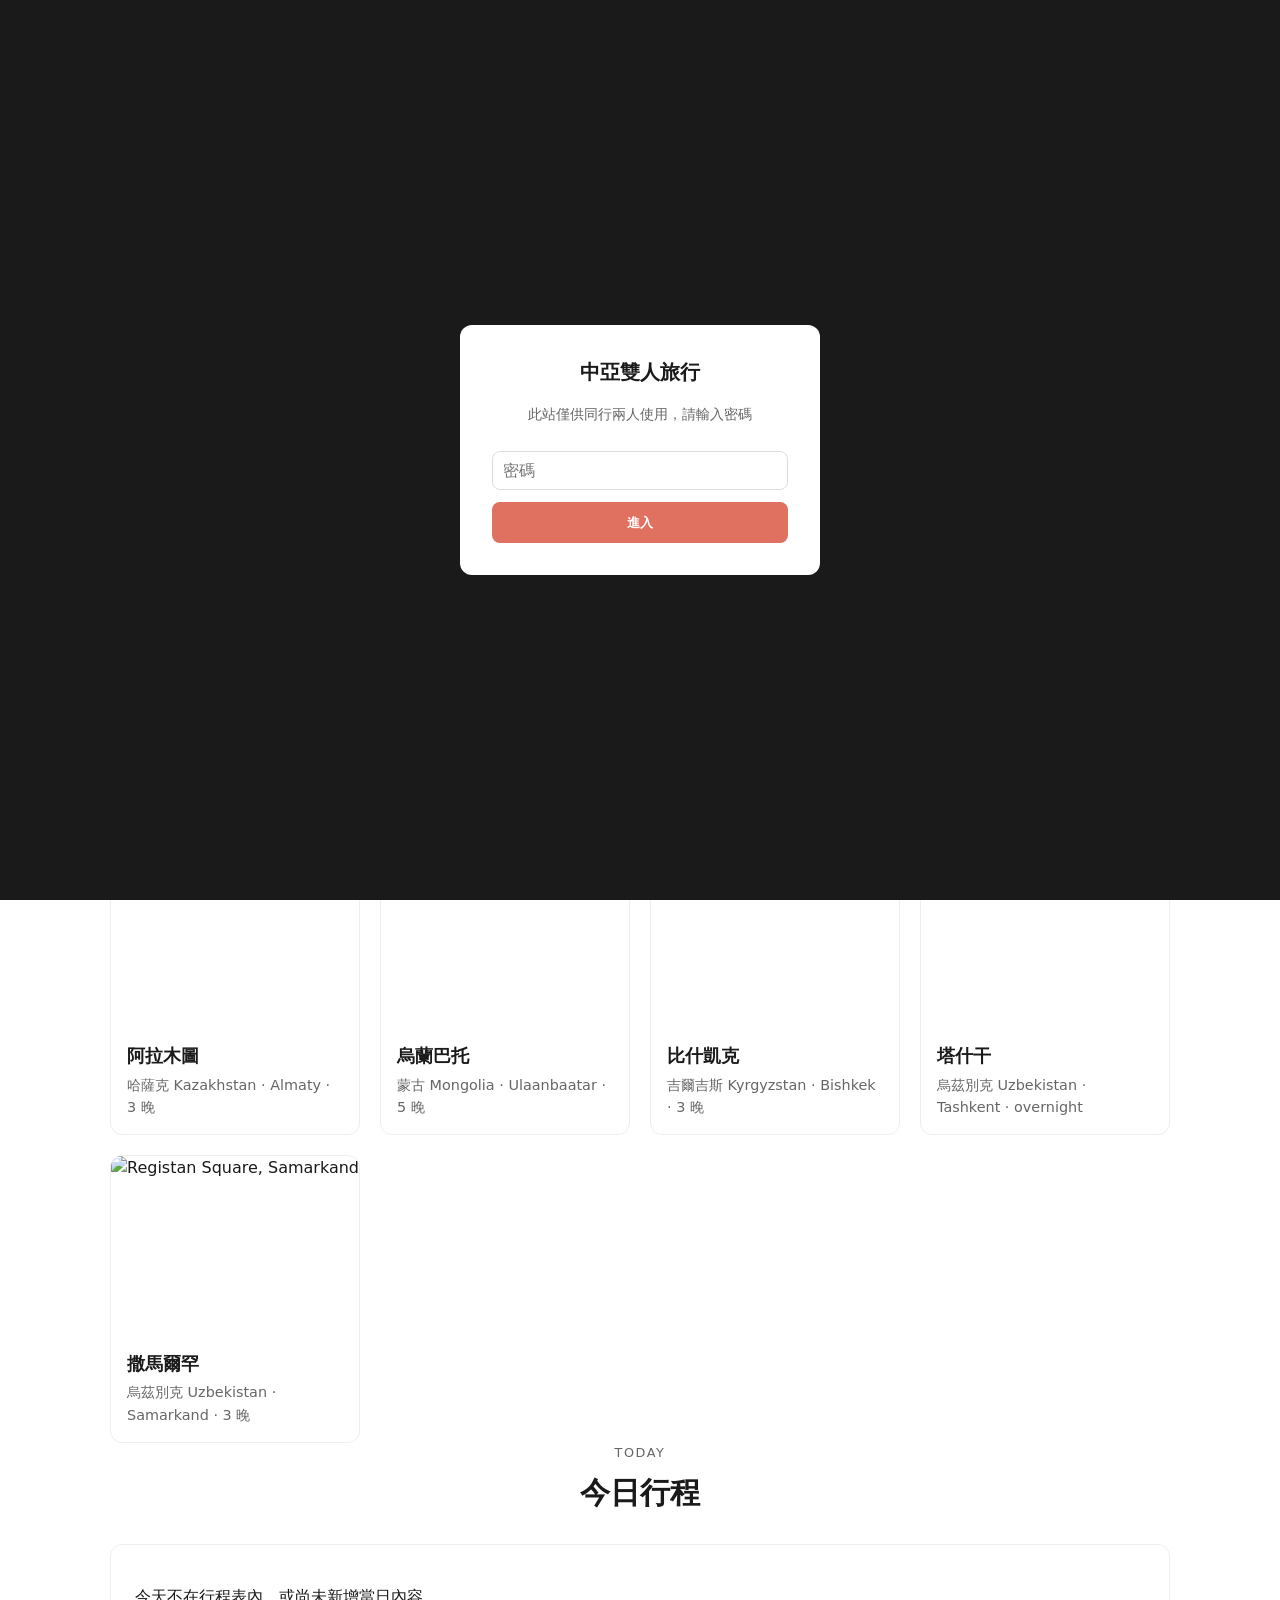
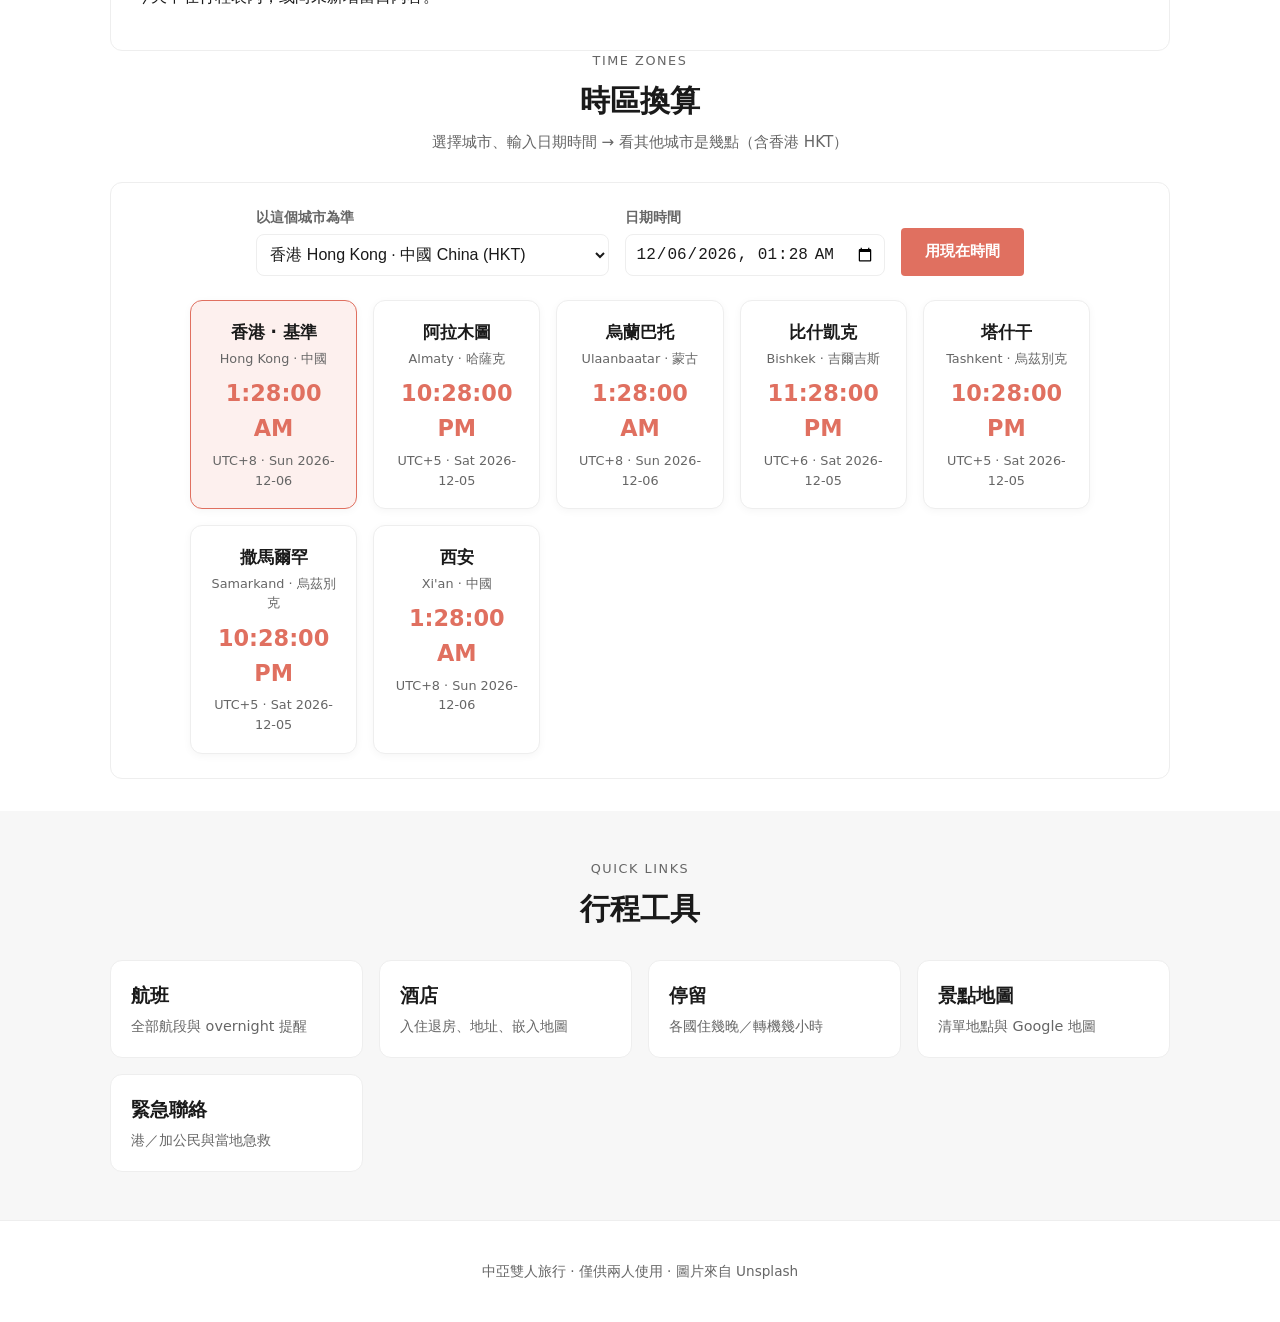
==== index.html @ 82c0631c "Update index.html" ====
<!DOCTYPE html>
<html lang="zh-Hant">
<head>
  <meta charset="UTF-8" />
  <meta name="viewport" content="width=device-width, initial-scale=1" />
  <title>中亞雙人旅行</title>
  <link rel="stylesheet" href="css/style.css" />
  <script src="https://identity.netlify.com/v1/netlify-identity-widget.js"></script>
  <script src="js/auth-gate.js"></script>
</head>
<body>
  <header class="site-header">
    <a class="logo" href="index.html">中亞雙人旅行</a>
    <nav>
      <a href="index.html" class="active">首頁</a>
            <a href="itinerary.html">完整行程</a>
      <a href="flights.html">航班</a>
      <a href="hotels.html">酒店</a>
      <a href="stays.html">停留</a>
      <a href="places.html">景點地圖</a>
      <a href="emergency.html">緊急聯絡</a>
      <a href="admin/">後台</a>
    </nav>
  </header>

  <section class="hero">
    <div class="hero-inner">
      <p class="hero-kicker" id="countdown">載入中…</p>
      <h1>TRAVELING</h1>
      <p class="lead">中亞雙人 · 2026.10.29 – 11.14<br />阿拉木圖 · 烏蘭巴托 · 比什凱克 · 塔什干 · 撒馬爾罕</p>
      <a class="btn" href="#today">今日行程</a>
    </div>
  </section>

   <section class="container" id="destinations">
    <div class="section-head">
      <p class="eyebrow">Our Destinations</p>
      <h2>選擇下一站</h2>
      <p>這次行程經過的城市 · 點擊查看住宿</p>
    </div>
    <div class="dest-grid">
      <a class="dest-card" href="hotels.html#almaty">
        <img class="dest-photo" alt="Almaty, Kazakhstan"
          src="https://images.unsplash.com/photo-1716835018087-e618d839eb59?auto=format&fit=crop&w=600&h=600&q=80" />
        <h3>阿拉木圖</h3>
        <p>哈薩克 Kazakhstan · Almaty · 3 晚</p>
      </a>
      <a class="dest-card" href="hotels.html#ub">
        <img class="dest-photo" alt="Ulaanbaatar, Mongolia"
          src="https://images.unsplash.com/photo-1506905925346-21bda4d32df4?auto=format&fit=crop&w=600&h=600&q=80" />
        <h3>烏蘭巴托</h3>
        <p>蒙古 Mongolia · Ulaanbaatar · 5 晚</p>
      </a>
      <a class="dest-card" href="hotels.html#bishkek">
        <img class="dest-photo" alt="Mountains near Bishkek, Kyrgyzstan"
          src="https://images.unsplash.com/photo-1464822759023-fed622ff2c3b?auto=format&fit=crop&w=600&h=600&q=80" />
        <h3>比什凱克</h3>
        <p>吉爾吉斯 Kyrgyzstan · Bishkek · 3 晚</p>
      </a>
      <a class="dest-card" href="hotels.html#tashkent">
        <img class="dest-photo" alt="Tashkent, Uzbekistan"
          src="https://images.unsplash.com/photo-1715966743489-0ac1138420a5?auto=format&fit=crop&w=600&h=600&q=80" />
        <h3>塔什干</h3>
        <p>烏茲別克 Uzbekistan · Tashkent · overnight</p>
      </a>
      <a class="dest-card" href="hotels.html#samarkand">
  <img class="dest-photo" alt="Registan Square, Samarkand"
    src="https://images.pexels.com/photos/32494061/pexels-photo-32494061.jpeg?auto=compress&cs=tinysrgb&w=600&h=600&fit=crop" />
  <h3>撒馬爾罕</h3>
  <p>烏茲別克 Uzbekistan · Samarkand · 3 晚</p>
</a>
    </div>
  </section>

  <div class="photo-banner" role="img" aria-label="Central Asia landscape"></div>

  <section class="container" id="today">
    <div class="section-head">
      <p class="eyebrow">Today</p>
      <h2>今日行程</h2>
    </div>
    <div class="card highlight" id="today-card">
      <div id="today-content"><p>正在讀取日期…</p></div>
    </div>
  </section>

  <section class="container" id="timezones">
    <div class="section-head">
      <p class="eyebrow">Time Zones</p>
      <h2>時區換算</h2>
      <p>選擇城市、輸入日期時間 → 看其他城市是幾點（含香港 HKT）</p>
    </div>
    <div class="card tz-converter">
      <div class="tz-controls">
        <label>
          以這個城市為準
          <select id="tz-base">
            <option value="Asia/Hong_Kong">香港 Hong Kong · 中國 China (HKT)</option>
            <option value="Asia/Almaty">阿拉木圖 Almaty · 哈薩克 Kazakhstan</option>
            <option value="Asia/Ulaanbaatar">烏蘭巴托 Ulaanbaatar · 蒙古 Mongolia</option>
            <option value="Asia/Bishkek">比什凱克 Bishkek · 吉爾吉斯 Kyrgyzstan</option>
            <option value="Asia/Tashkent">塔什干 Tashkent · 烏茲別克 Uzbekistan</option>
            <option value="Asia/Samarkand">撒馬爾罕 Samarkand · 烏茲別克 Uzbekistan</option>
            <option value="Asia/Shanghai">西安 Xi'an · 中國 China</option>
          </select>
        </label>
        <label>
          日期時間
          <input type="datetime-local" id="tz-input" />
        </label>
        <button type="button" class="btn" id="tz-now" style="margin-top:0">用現在時間</button>
      </div>
      <div class="tz-grid" id="tz-grid"></div>
    </div>
  </section>

  <section class="band">
    <div class="container">
      <div class="section-head">
        <p class="eyebrow">Quick Links</p>
        <h2>行程工具</h2>
      </div>
      <div class="grid">
        <a class="card link-card" href="flights.html"><h3>航班</h3><p>全部航段與 overnight 提醒</p></a>
        <a class="card link-card" href="hotels.html"><h3>酒店</h3><p>入住退房、地址、嵌入地圖</p></a>
        <a class="card link-card" href="stays.html"><h3>停留</h3><p>各國住幾晚／轉機幾小時</p></a>
        <a class="card link-card" href="places.html"><h3>景點地圖</h3><p>清單地點與 Google 地圖</p></a>
        <a class="card link-card" href="emergency.html"><h3>緊急聯絡</h3><p>港／加公民與當地急救</p></a>
      </div>
    </div>
  </section>

  <footer class="site-footer">中亞雙人旅行 · 僅供兩人使用 · 圖片來自 Unsplash</footer>
  <script src="js/app.js"></script>
 <script>
(function () {
  var places = [
    { city: "香港", en: "Hong Kong · 中國", tz: "Asia/Hong_Kong" },
    { city: "阿拉木圖", en: "Almaty · 哈薩克", tz: "Asia/Almaty" },
    { city: "烏蘭巴托", en: "Ulaanbaatar · 蒙古", tz: "Asia/Ulaanbaatar" },
    { city: "比什凱克", en: "Bishkek · 吉爾吉斯", tz: "Asia/Bishkek" },
    { city: "塔什干", en: "Tashkent · 烏茲別克", tz: "Asia/Tashkent" },
    { city: "撒馬爾罕", en: "Samarkand · 烏茲別克", tz: "Asia/Samarkand" },
    { city: "西安", en: "Xi'an · 中國", tz: "Asia/Shanghai" }
  ];

  var baseEl = document.getElementById("tz-base");
  var inputEl = document.getElementById("tz-input");
  var grid = document.getElementById("tz-grid");
  var nowBtn = document.getElementById("tz-now");
  if (!baseEl || !inputEl || !grid) return;

  function zonedTimeToUtc(dateStr, timeStr, timeZone) {
    var guess = new Date(dateStr + "T" + timeStr + "Z");
    var fmt = new Intl.DateTimeFormat("en-US", {
      timeZone: timeZone,
      year: "numeric", month: "2-digit", day: "2-digit",
      hour: "2-digit", minute: "2-digit", second: "2-digit",
      hour12: true
    });
    for (var i = 0; i < 3; i++) {
      var parts = fmt.formatToParts(guess);
      var m = {};
      parts.forEach(function (p) { if (p.type !== "literal") m[p.type] = p.value; });
      var asUTC = Date.UTC(+m.year, +m.month - 1, +m.day, +m.hour, +m.minute, +m.second);
      var target = Date.UTC(
        +dateStr.slice(0, 4), +dateStr.slice(5, 7) - 1, +dateStr.slice(8, 10),
        +timeStr.slice(0, 2), +timeStr.slice(3, 5), +(timeStr.slice(6, 8) || "0")
      );
      guess = new Date(guess.getTime() + (target - asUTC));
    }
    return guess;
  }

  function getOffsetLabel(date, timeZone) {
    var parts = new Intl.DateTimeFormat("en-US", {
      timeZone: timeZone,
      timeZoneName: "shortOffset"
    }).formatToParts(date);
    var name = "";
    parts.forEach(function (p) {
      if (p.type === "timeZoneName") name = p.value;
    });
    name = name.replace(/^GMT/, "UTC");
    if (name === "UTC") name = "UTC+0";
    return name;
  }

  function formatInTz(date, timeZone) {
    var parts = new Intl.DateTimeFormat("en-US", {
      timeZone: timeZone,
      year: "numeric",
      month: "2-digit",
      day: "2-digit",
      hour: "numeric",
      minute: "2-digit",
      second: "2-digit",
      hour12: true,
      weekday: "short"
    }).formatToParts(date);
    var map = {};
    parts.forEach(function (p) {
      if (p.type !== "literal") map[p.type] = p.value;
    });
    var time =
      map.hour + ":" + map.minute + ":" + map.second + " " + (map.dayPeriod || "");
    return {
      time: time,
      date: map.year + "-" + map.month + "-" + map.day,
      weekday: map.weekday,
      offset: getOffsetLabel(date, timeZone)
    };
  }
  function getInputLocalParts() {
    var v = inputEl.value;
    if (!v) return null;
    return { date: v.slice(0, 10), time: v.slice(11, 16) + ":00" };
  }

  function render() {
    var parts = getInputLocalParts();
    if (!parts) {
      grid.innerHTML = "<p style='color:#666;text-align:center'>請選擇日期時間</p>";
      return;
    }
    var instant = zonedTimeToUtc(parts.date, parts.time, baseEl.value);
    var html = "";
    places.forEach(function (p) {
      var f = formatInTz(instant, p.tz);
      var isBase = p.tz === baseEl.value;
      html +=
        '<div class="tz-card' + (isBase ? " is-hkt" : "") + '">' +
        '<p class="city">' + p.city + (isBase ? " · 基準" : "") + "</p>" +
        '<p class="zone">' + p.en + "</p>" +
        '<p class="clock">' + f.time + "</p>" +
        '<p class="date">' + f.offset + " · " + f.weekday + " " + f.date + "</p>" +
        "</div>";
    });
    grid.innerHTML = html;
  }

  function setNow() {
    var now = new Date();
    var parts = new Intl.DateTimeFormat("en-CA", {
      timeZone: baseEl.value,
      year: "numeric", month: "2-digit", day: "2-digit",
      hour: "2-digit", minute: "2-digit", hour12: true
    }).formatToParts(now);
    var m = {};
    parts.forEach(function (p) { if (p.type !== "literal") m[p.type] = p.value; });
    inputEl.value = m.year + "-" + m.month + "-" + m.day + "T" + m.hour + ":" + m.minute;
    render();
  }

  baseEl.addEventListener("change", render);
  inputEl.addEventListener("change", render);
  inputEl.addEventListener("input", render);
  nowBtn.addEventListener("click", setNow);
  setNow();
})();
</script>
</body>
</html>
---- css/style.css ----
/* Inspired by midasiatravel.com */
:root {
  --bg: #ffffff;
  --bg-soft: #f7f7f7;
  --ink: #1a1a1a;
  --muted: #666666;
  --line: #eeeeee;
  --coral: #e07060;
  --coral-hover: #c95a4a;
  --coral-soft: #fdf0ee;
  --radius: 12px;
  --shadow: 0 8px 30px rgba(0, 0, 0, 0.08);
  --font: "Segoe UI", "Noto Sans TC", "PingFang TC", "Microsoft JhengHei", system-ui, sans-serif;
}
* { box-sizing: border-box; }
html { scroll-behavior: smooth; }
body {
  margin: 0;
  font-family: var(--font);
  color: var(--ink);
  background: var(--bg);
  line-height: 1.55;
}
a { color: var(--coral); text-decoration: none; }
a:hover { color: var(--coral-hover); }

.site-header {
  position: sticky; top: 0; z-index: 50;
  display: flex; flex-wrap: wrap; align-items: center; justify-content: space-between;
  gap: 0.75rem 1.5rem; padding: 1rem 5%;
  background: #fff; border-bottom: 1px solid var(--line);
}
.logo { font-weight: 600; font-size: 1.15rem; color: var(--ink); }
.logo:hover { color: var(--ink); text-decoration: none; }
nav { display: flex; flex-wrap: wrap; gap: 0.15rem 0.35rem; }
nav a {
  color: var(--ink); font-size: 0.92rem;
  padding: 0.4rem 0.75rem; border-radius: 4px; text-decoration: none;
}
nav a:hover, nav a.active { color: var(--coral); }
nav a.active { font-weight: 600; }

.hero {
  min-height: 72vh; display: flex; align-items: center; justify-content: center;
  text-align: center; color: #fff;
  background: #2a2a2a center / cover no-repeat;
  background-image: linear-gradient(rgba(0,0,0,.25), rgba(0,0,0,.25)),
  url("https://images.unsplash.com/photo-1716835018087-e618d839eb59?auto=format&fit=crop&w=1600&q=80");
}
.hero-inner { padding: 2rem 1.25rem; max-width: 900px; }
.hero-kicker {
  font-size: 0.95rem; letter-spacing: 0.2em; text-transform: uppercase;
  opacity: 0.9; margin: 0 0 0.75rem;
}
.hero h1 {
  margin: 0; font-size: clamp(2.4rem, 8vw, 5rem); font-weight: 700;
  letter-spacing: 0.08em; line-height: 1.05;
  text-shadow: 0 2px 24px rgba(0,0,0,.35);
}
.hero .lead {
  margin: 1rem auto 0; max-width: 32rem;
  color: rgba(255,255,255,.92); font-size: 1.05rem;
}
.btn {
  display: inline-flex; align-items: center; justify-content: center;
  min-height: 48px; padding: 0 1.5rem; margin-top: 1.5rem;
  border: none; border-radius: 4px; background: var(--coral);
  color: #fff !important; font-weight: 600; font-size: 0.95rem;
  text-decoration: none !important; cursor: pointer;
}
.btn:hover { background: var(--coral-hover); }

.container { max-width: 1100px; margin: 0 auto; padding: 0 1.25rem; }
.section-head { text-align: center; margin-bottom: 1.75rem; }
.section-head .eyebrow {
  font-size: 0.8rem; letter-spacing: 0.12em; text-transform: uppercase;
  color: var(--muted); margin: 0 0 0.4rem;
}
.section-head h2 { margin: 0 0 0.4rem; font-size: clamp(1.5rem, 3vw, 1.9rem); }
.section-head p { margin: 0; color: var(--muted); font-size: 0.95rem; }

.dest-grid {
  display: grid;
  gap: 1.25rem;
  grid-template-columns: repeat(auto-fill, minmax(220px, 1fr));
}
.dest-card {
  background: #fff;
  border: 1px solid var(--line);
  border-radius: var(--radius);
  overflow: hidden;
  text-decoration: none;
  color: inherit;
  transition: transform 0.2s, box-shadow 0.2s;
}
.dest-card:hover {
  transform: translateY(-4px);
  box-shadow: var(--shadow);
}
.dest-photo {
  width: 100%;
  height: 180px;
  object-fit: cover;
  display: block;
}
.dest-card h3 { margin: 0.9rem 1rem 0.2rem; font-size: 1.1rem; }
.dest-card p { margin: 0 1rem 1rem; color: var(--muted); font-size: 0.9rem; }

.card {
  background: #fff;
  border: 1px solid var(--line);
  border-radius: var(--radius);
  padding: 1.5rem;
}

/* ========== 時區換算（重點改這裡） ========== */
.tz-converter { margin-top: 0.5rem; }

.tz-controls {
  display: flex;
  flex-wrap: wrap;
  gap: 1rem;
  align-items: flex-end;
  justify-content: center;
  margin-bottom: 1.5rem;
}
.tz-controls label {
  display: flex;
  flex-direction: column;
  gap: 0.35rem;
  font-size: 0.85rem;
  color: var(--muted);
  font-weight: 600;
}
.tz-controls select,
.tz-controls input[type="datetime-local"] {
  min-height: 42px;
  padding: 0.4rem 0.6rem;
  border: 1px solid var(--line);
  border-radius: 8px;
  font-size: 1rem;
  color: var(--ink);
  background: #fff;
  min-width: 200px;
}

/* 卡片網格：自動排整齊 + 置中 */
.tz-grid {
  display: grid;
  gap: 1rem;
  grid-template-columns: repeat(auto-fill, minmax(160px, 1fr));
  justify-content: center;
  max-width: 900px;
  margin: 0 auto;
}

.tz-card {
  background: #fff;
  border: 1px solid var(--line);
  border-radius: var(--radius);
  padding: 1.1rem 0.9rem;
  text-align: center;
  box-shadow: 0 2px 8px rgba(0,0,0,0.04);
}
.tz-card .city {
  font-weight: 700;
  margin: 0 0 0.25rem;
  font-size: 1.05rem;
}
.tz-card .zone {
  color: var(--muted);
  font-size: 0.8rem;
  margin: 0 0 0.5rem;
}
.tz-card .clock {
  font-size: 1.4rem;
  font-weight: 700;
  color: var(--coral);
  margin: 0;
  font-variant-numeric: tabular-nums;
}
.tz-card .date {
  color: var(--muted);
  font-size: 0.8rem;
  margin: 0.3rem 0 0;
}
.tz-card.is-hkt {
  border-color: var(--coral);
  background: var(--coral-soft);
}

/* 手機專用（iPhone 15 會套用這裡） */
@media (max-width: 720px) {
  nav {
    width: 100%;
    overflow-x: auto;
    flex-wrap: nowrap;
  }
  nav a { white-space: nowrap; }
  .hero { min-height: 58vh; }
  .dest-grid { grid-template-columns: repeat(2, 1fr); }

  .tz-grid {
    grid-template-columns: repeat(2, 1fr);
    gap: 0.85rem;
  }
  .tz-card {
    padding: 0.9rem 0.6rem;
  }
  .tz-card .clock { font-size: 1.25rem; }
  .tz-controls {
    flex-direction: column;
    align-items: stretch;
  }
  .tz-controls select,
  .tz-controls input[type="datetime-local"] {
    width: 100%;
    min-width: 0;
  }
}

/* 更小的手機 */
@media (max-width: 400px) {
  .tz-grid {
    grid-template-columns: 1fr;
  }
}

.act-link {
  display: inline-flex;
  align-items: center;
  justify-content: center;
  margin-top: 0.75rem;
  padding: 0.65rem 1rem;
  min-height: 44px;
  border-radius: 8px;
  background: var(--coral-soft);
  color: var(--coral-hover) !important;
  font-weight: 600;
  font-size: 0.95rem;
  text-decoration: none !important;
  line-height: 1.3;
  word-break: break-word;
}
.act-link:hover {
  background: #f8e4e0;
  color: var(--coral) !important;
}
@media (max-width: 720px) {
  .act-link {
    width: 100%;
    box-sizing: border-box;
    text-align: center;
  }
}

.band {
  background: var(--bg-soft);
  padding: 3rem 0;
  margin-top: 2rem;
}
.grid {
  display: grid;
  gap: 1rem;
  grid-template-columns: repeat(auto-fill, minmax(200px, 1fr));
}
.link-card {
  display: block;
  padding: 1.25rem;
  text-decoration: none;
  color: inherit;
  transition: transform 0.2s, box-shadow 0.2s;
}
.link-card:hover {
  transform: translateY(-3px);
  box-shadow: var(--shadow);
}
.link-card h3 { margin: 0 0 0.3rem; }
.link-card p { margin: 0; color: var(--muted); font-size: 0.9rem; }

.site-footer {
  text-align: center;
  color: var(--muted);
  font-size: 0.85rem;
  padding: 2.5rem 1rem;
  border-top: 1px solid var(--line);
}
.page-hero {
  padding: 3rem 1.25rem 1.5rem;
  text-align: center;
  background: var(--bg-soft);
  border-bottom: 1px solid var(--line);
}
.page-hero h1 { margin: 0.25rem 0; font-size: clamp(1.8rem, 4vw, 2.4rem); }
.page-hero p { margin: 0.5rem auto 0; color: var(--muted); max-width: 36rem; }
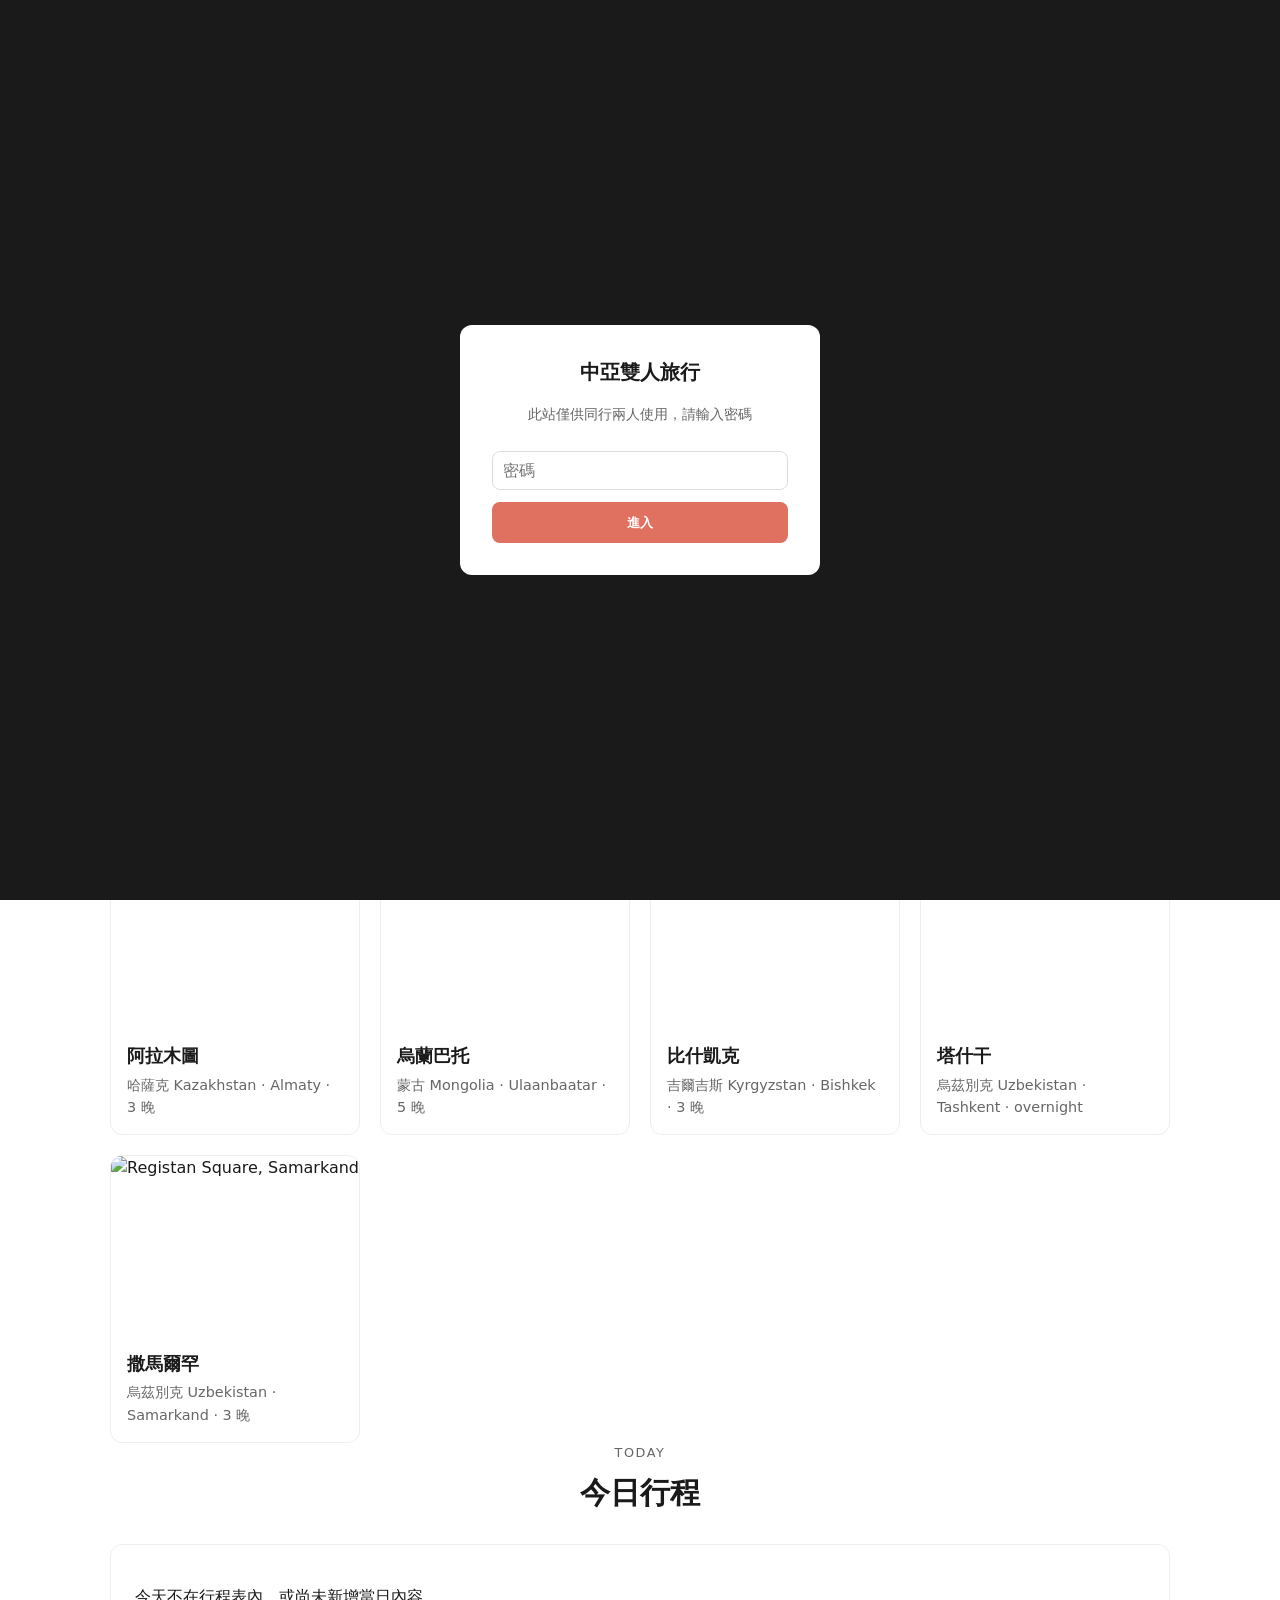
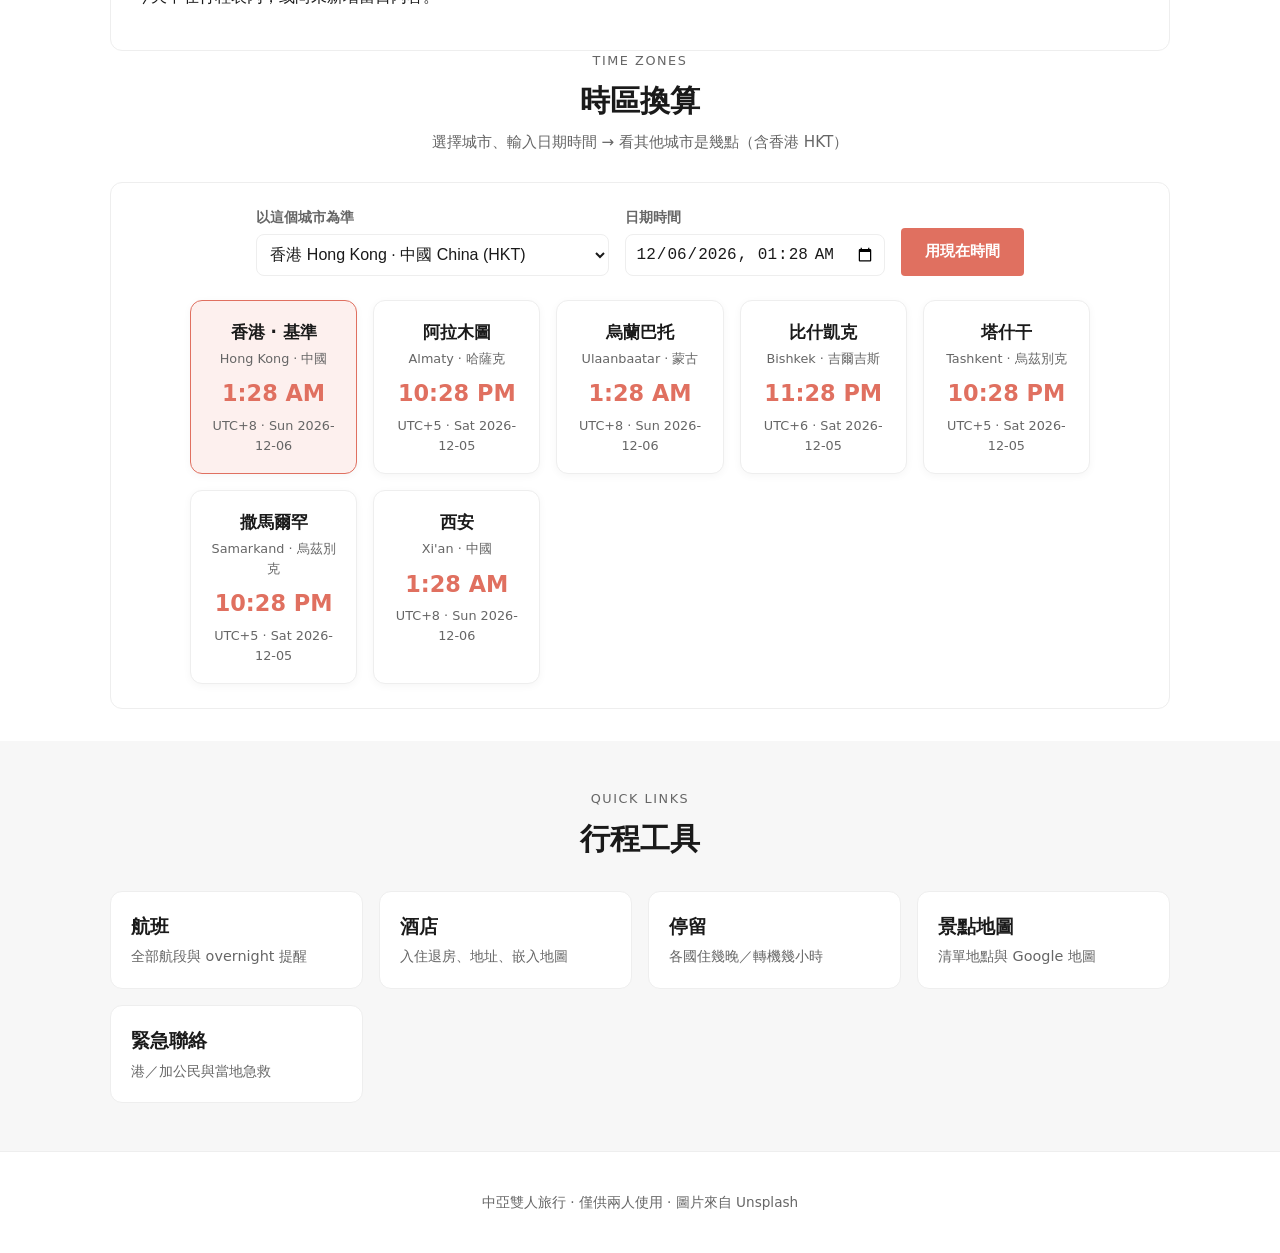
==== commit 5b9a6c7a: "Update index.html" ====
--- a/index.html
+++ b/index.html
@@ -194,7 +194,6 @@
       day: "2-digit",
       hour: "numeric",
       minute: "2-digit",
-      second: "2-digit",
       hour12: true,
       weekday: "short"
     }).formatToParts(date);
@@ -202,8 +201,7 @@
     parts.forEach(function (p) {
       if (p.type !== "literal") map[p.type] = p.value;
     });
-    var time =
-      map.hour + ":" + map.minute + ":" + map.second + " " + (map.dayPeriod || "");
+    var time = map.hour + ":" + map.minute + " " + (map.dayPeriod || "");
     return {
       time: time,
       date: map.year + "-" + map.month + "-" + map.day,
@@ -211,6 +209,7 @@
       offset: getOffsetLabel(date, timeZone)
     };
   }
+  
   function getInputLocalParts() {
     var v = inputEl.value;
     if (!v) return null;
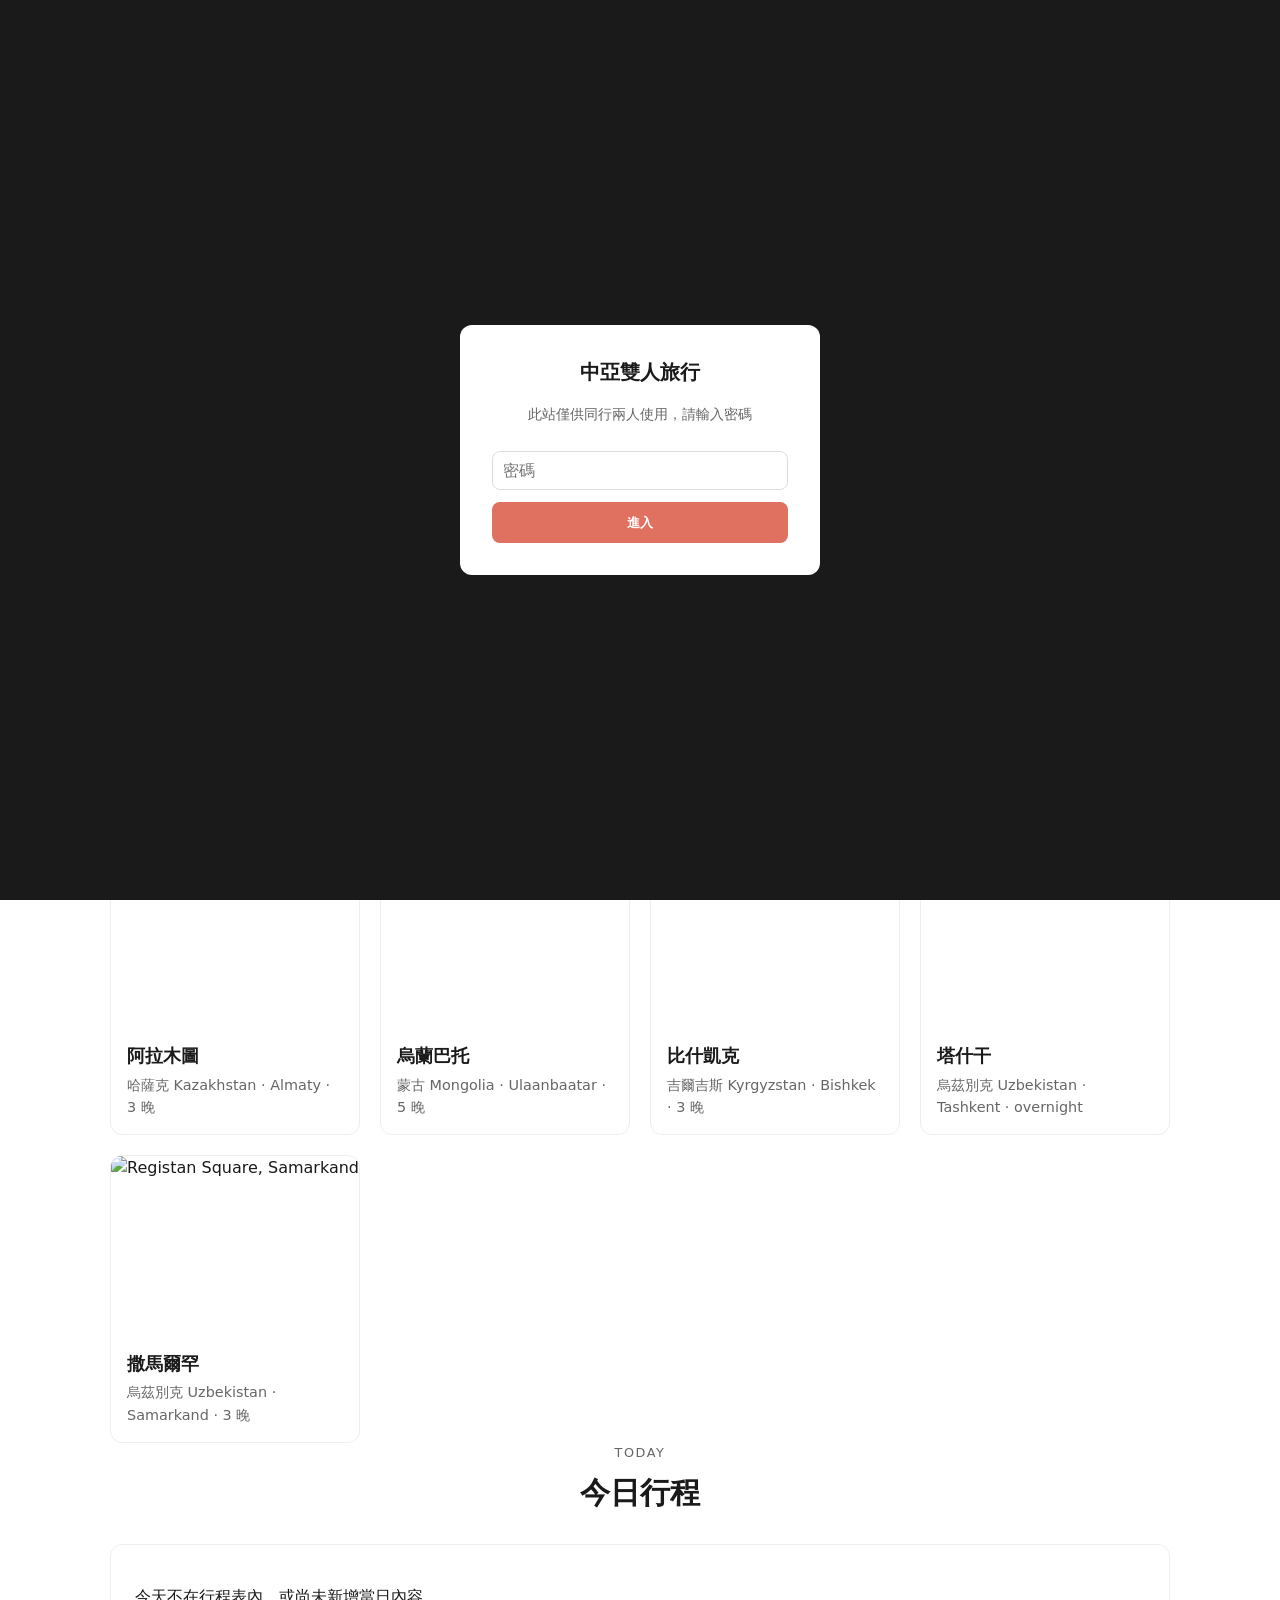
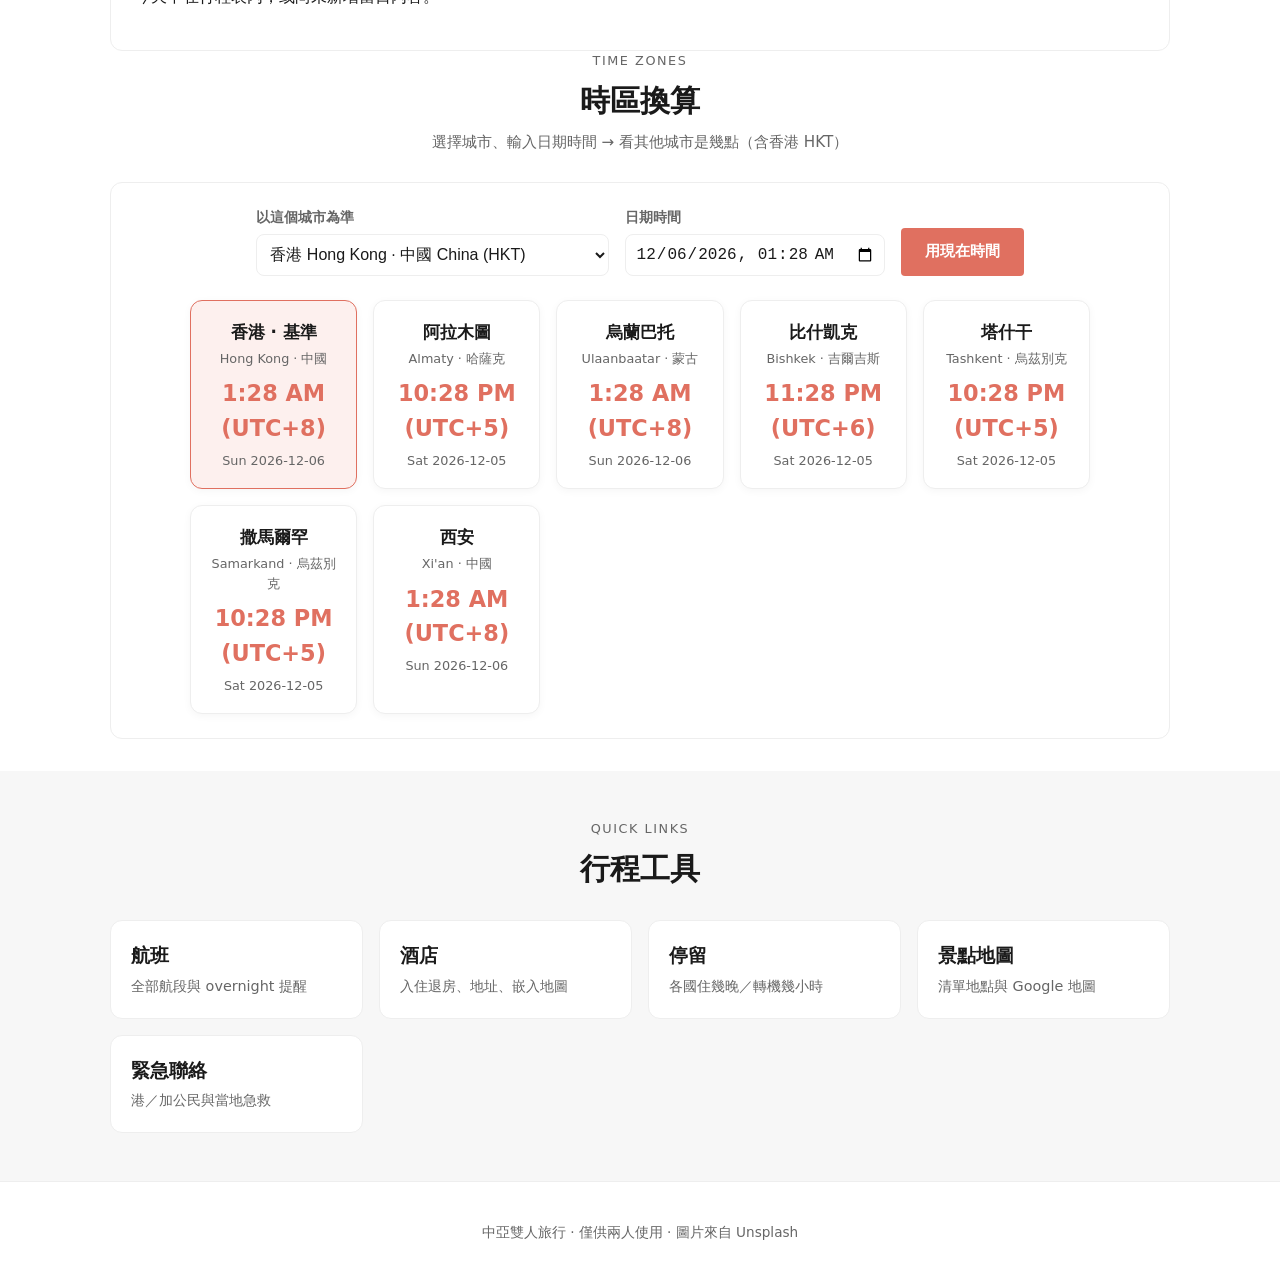
==== commit 073d282b: "Update index.html" ====
--- a/index.html
+++ b/index.html
@@ -227,13 +227,13 @@
     places.forEach(function (p) {
       var f = formatInTz(instant, p.tz);
       var isBase = p.tz === baseEl.value;
-      html +=
-        '<div class="tz-card' + (isBase ? " is-hkt" : "") + '">' +
-        '<p class="city">' + p.city + (isBase ? " · 基準" : "") + "</p>" +
-        '<p class="zone">' + p.en + "</p>" +
-        '<p class="clock">' + f.time + "</p>" +
-        '<p class="date">' + f.offset + " · " + f.weekday + " " + f.date + "</p>" +
-        "</div>";
+html +=
+  '<div class="tz-card' + (isBase ? " is-hkt" : "") + '">' +
+  '<p class="city">' + p.city + (isBase ? " · 基準" : "") + "</p>" +
+  '<p class="zone">' + p.en + "</p>" +
+  '<p class="clock">' + f.time + ' (' + f.offset + ')</p>' +
+  '<p class="date">' + f.weekday + ' ' + f.date + '</p>' +
+  "</div>";
     });
     grid.innerHTML = html;
   }
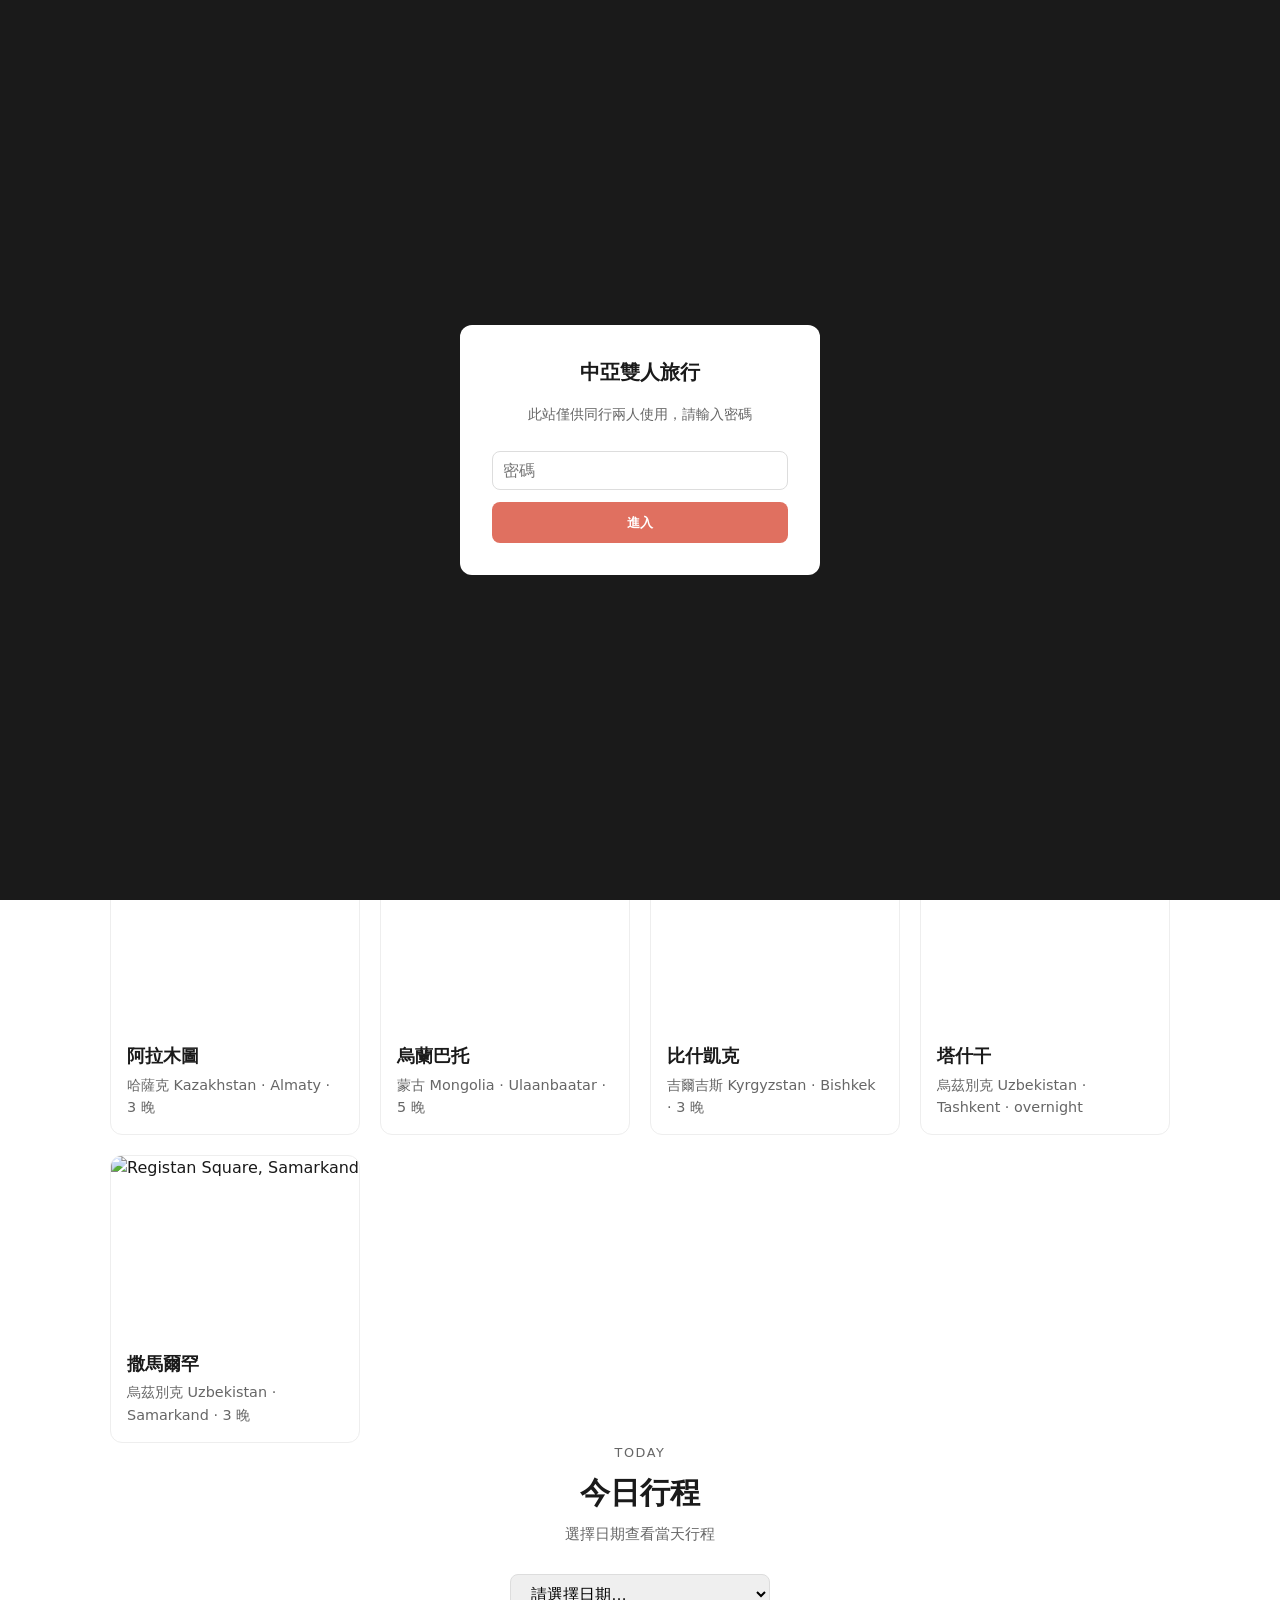
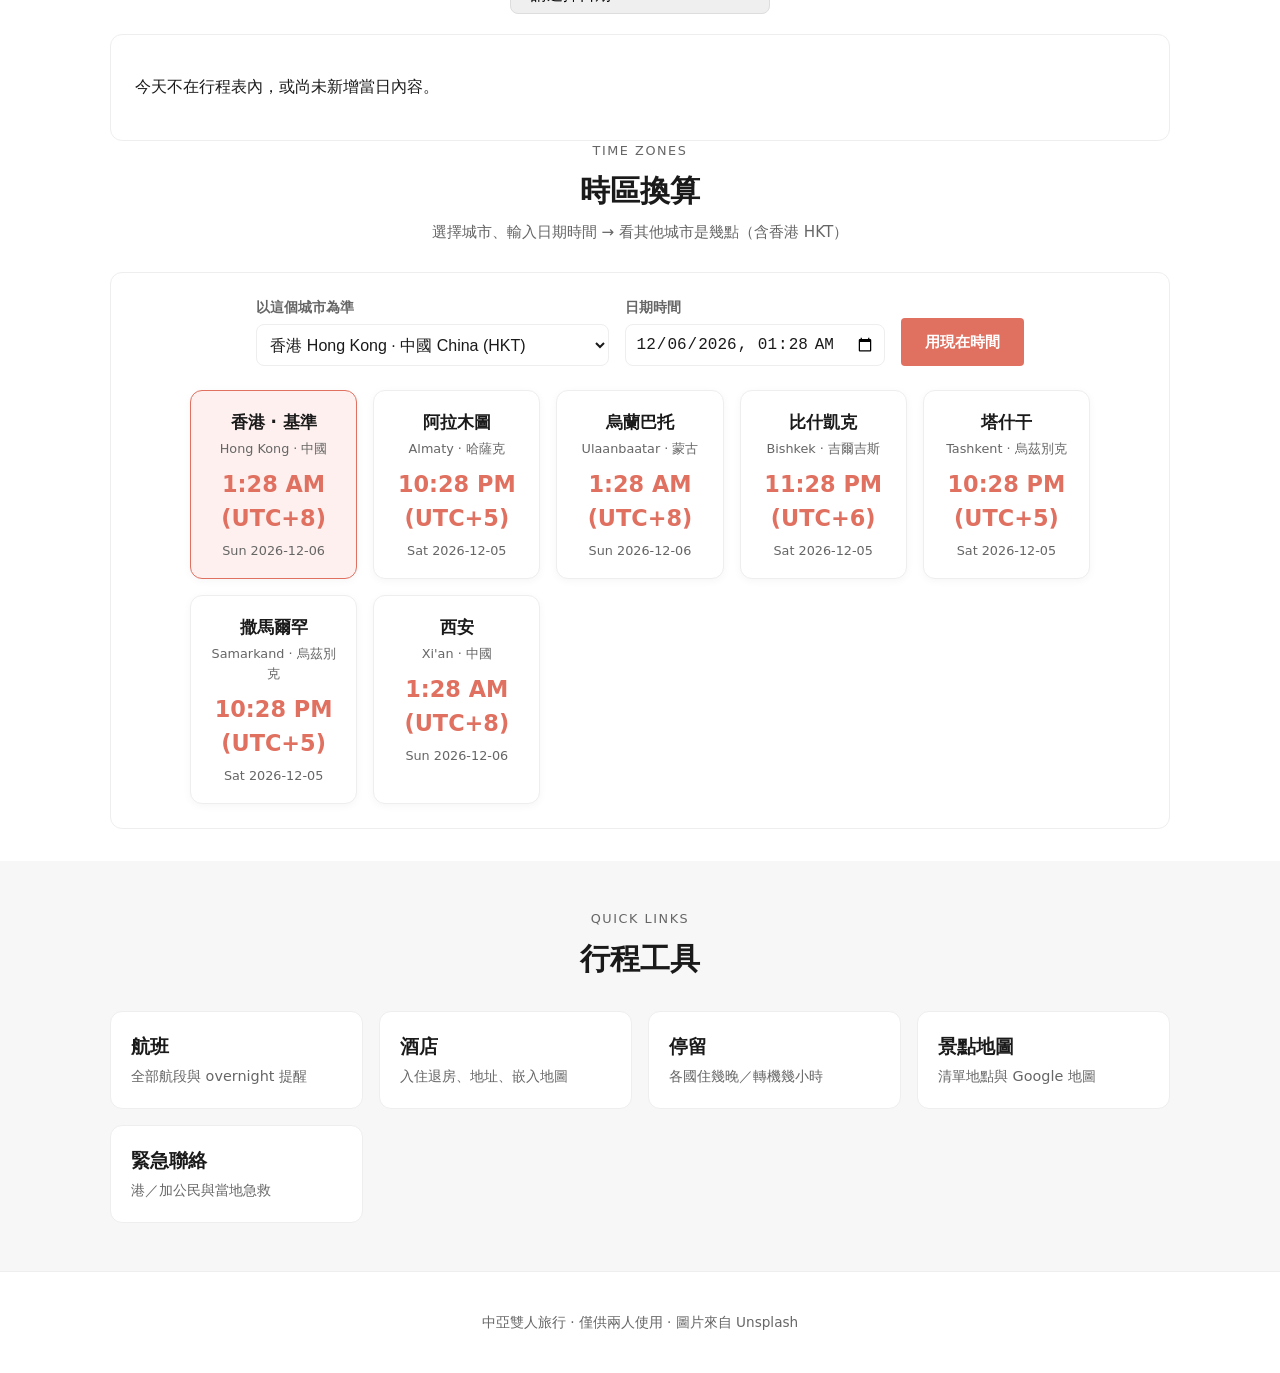
==== commit c807ce46: "Update index.html" ====
--- a/index.html
+++ b/index.html
@@ -74,15 +74,23 @@
 
   <div class="photo-banner" role="img" aria-label="Central Asia landscape"></div>
 
-  <section class="container" id="today">
-    <div class="section-head">
-      <p class="eyebrow">Today</p>
-      <h2>今日行程</h2>
-    </div>
-    <div class="card highlight" id="today-card">
-      <div id="today-content"><p>正在讀取日期…</p></div>
-    </div>
-  </section>
+<section class="container" id="today">
+  <div class="section-head">
+    <p class="eyebrow">Today</p>
+    <h2>今日行程</h2>
+    <p>選擇日期查看當天行程</p>
+  </div>
+
+  <div style="text-align:center; margin-bottom:1.25rem;">
+    <select id="day-select" style="padding:0.6rem 1rem; font-size:1rem; border-radius:8px; border:1px solid #ddd; min-width:260px;">
+      <option value="">請選擇日期…</option>
+    </select>
+  </div>
+
+  <div class="card highlight" id="today-card">
+    <div id="today-content"><p>請先選擇日期</p></div>
+  </div>
+</section>
 
   <section class="container" id="timezones">
     <div class="section-head">
--- a/css/style.css
+++ b/css/style.css
@@ -293,3 +293,46 @@
 }
 .page-hero h1 { margin: 0.25rem 0; font-size: clamp(1.8rem, 4vw, 2.4rem); }
 .page-hero p { margin: 0.5rem auto 0; color: var(--muted); max-width: 36rem; }
+
+/* ========== 酒店卡片排版（修好用） ========== */
+.hotel-grid {
+  display: grid;
+  gap: 1.5rem;
+  grid-template-columns: repeat(auto-fill, minmax(320px, 1fr));
+  align-items: start;
+}
+
+.hotel-card {
+  display: flex;
+  flex-direction: column;
+  height: 100%;
+}
+
+.hotel-card .map-wrap {
+  margin-top: 1rem;
+  border-radius: 8px;
+  overflow: hidden;
+  border: 1px solid var(--line);
+  aspect-ratio: 16 / 10;
+  background: #f0f0f0;
+}
+
+.hotel-card .map-wrap iframe {
+  width: 100%;
+  height: 100%;
+  border: 0;
+  display: block;
+}
+
+.hotel-card .map-link {
+  display: inline-block;
+  margin-top: 0.75rem;
+  font-size: 0.9rem;
+}
+
+/* 手機版 */
+@media (max-width: 720px) {
+  .hotel-grid {
+    grid-template-columns: 1fr;
+  }
+}
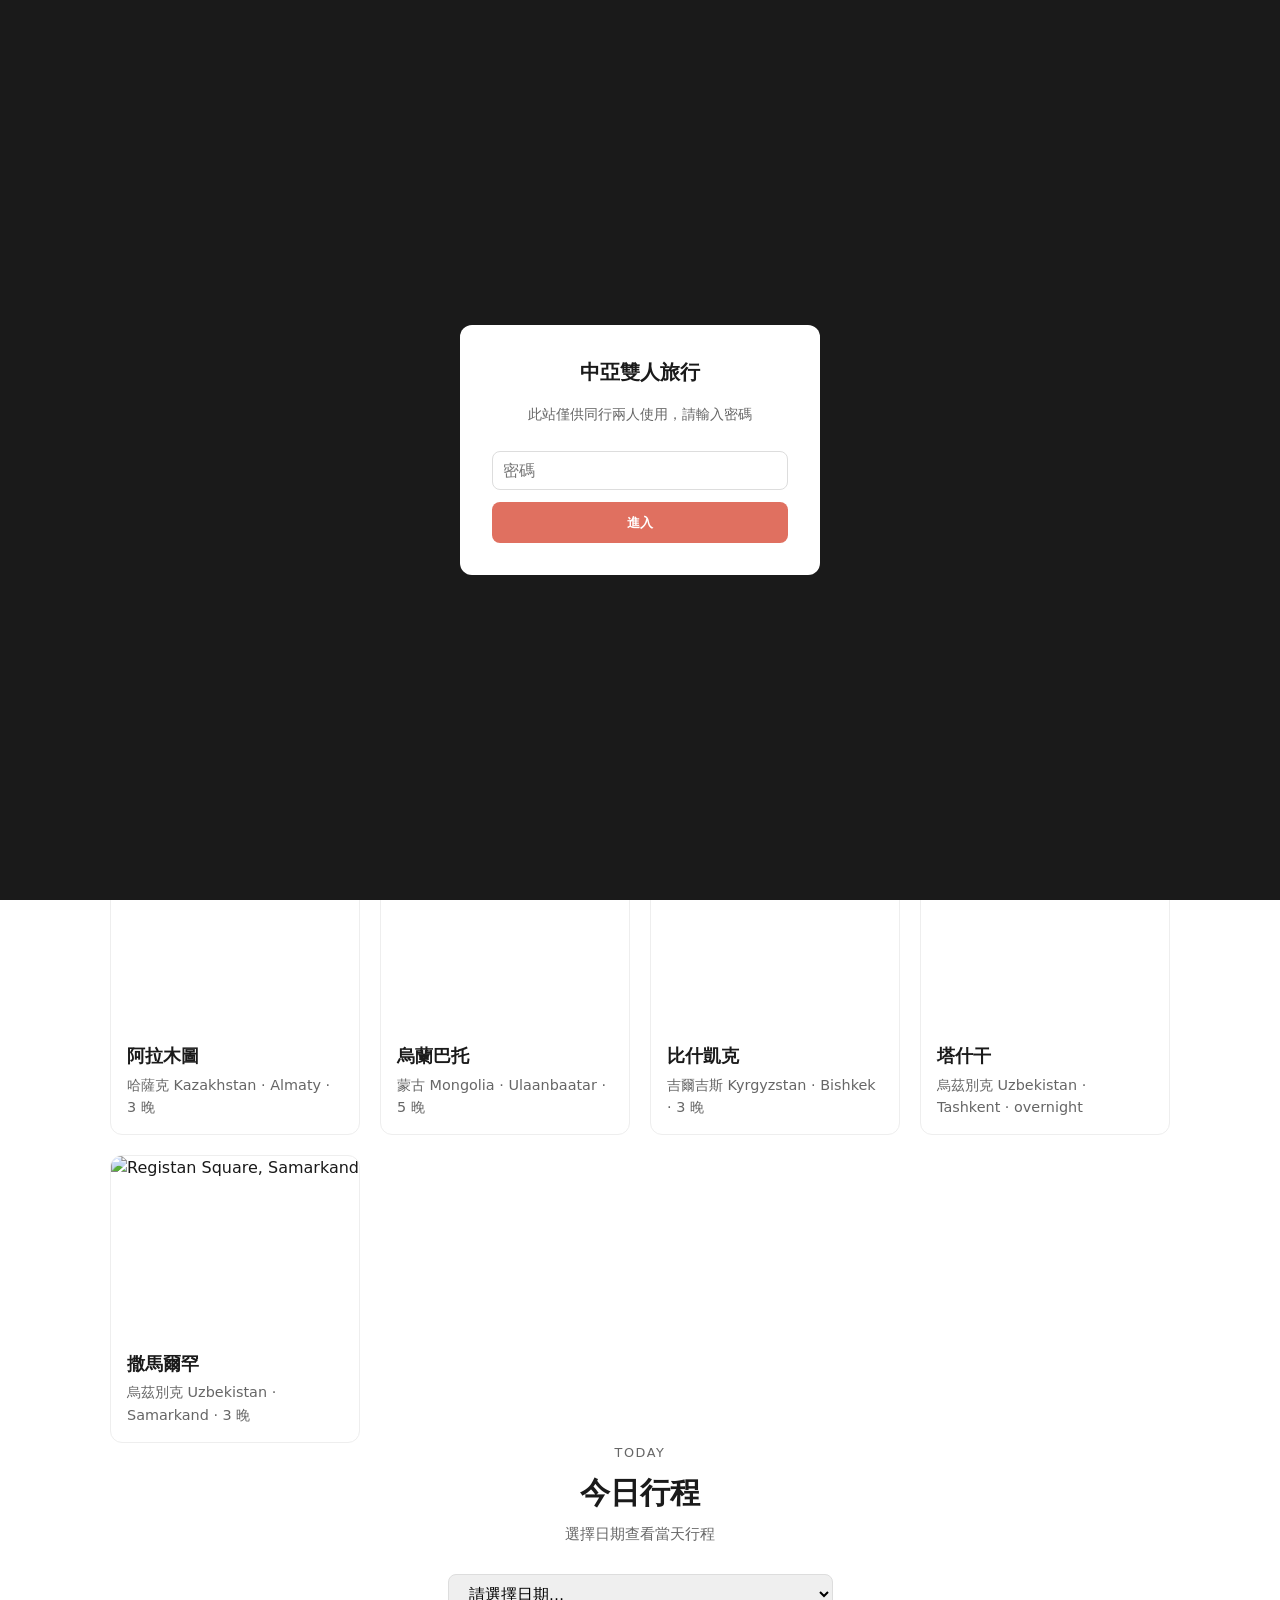
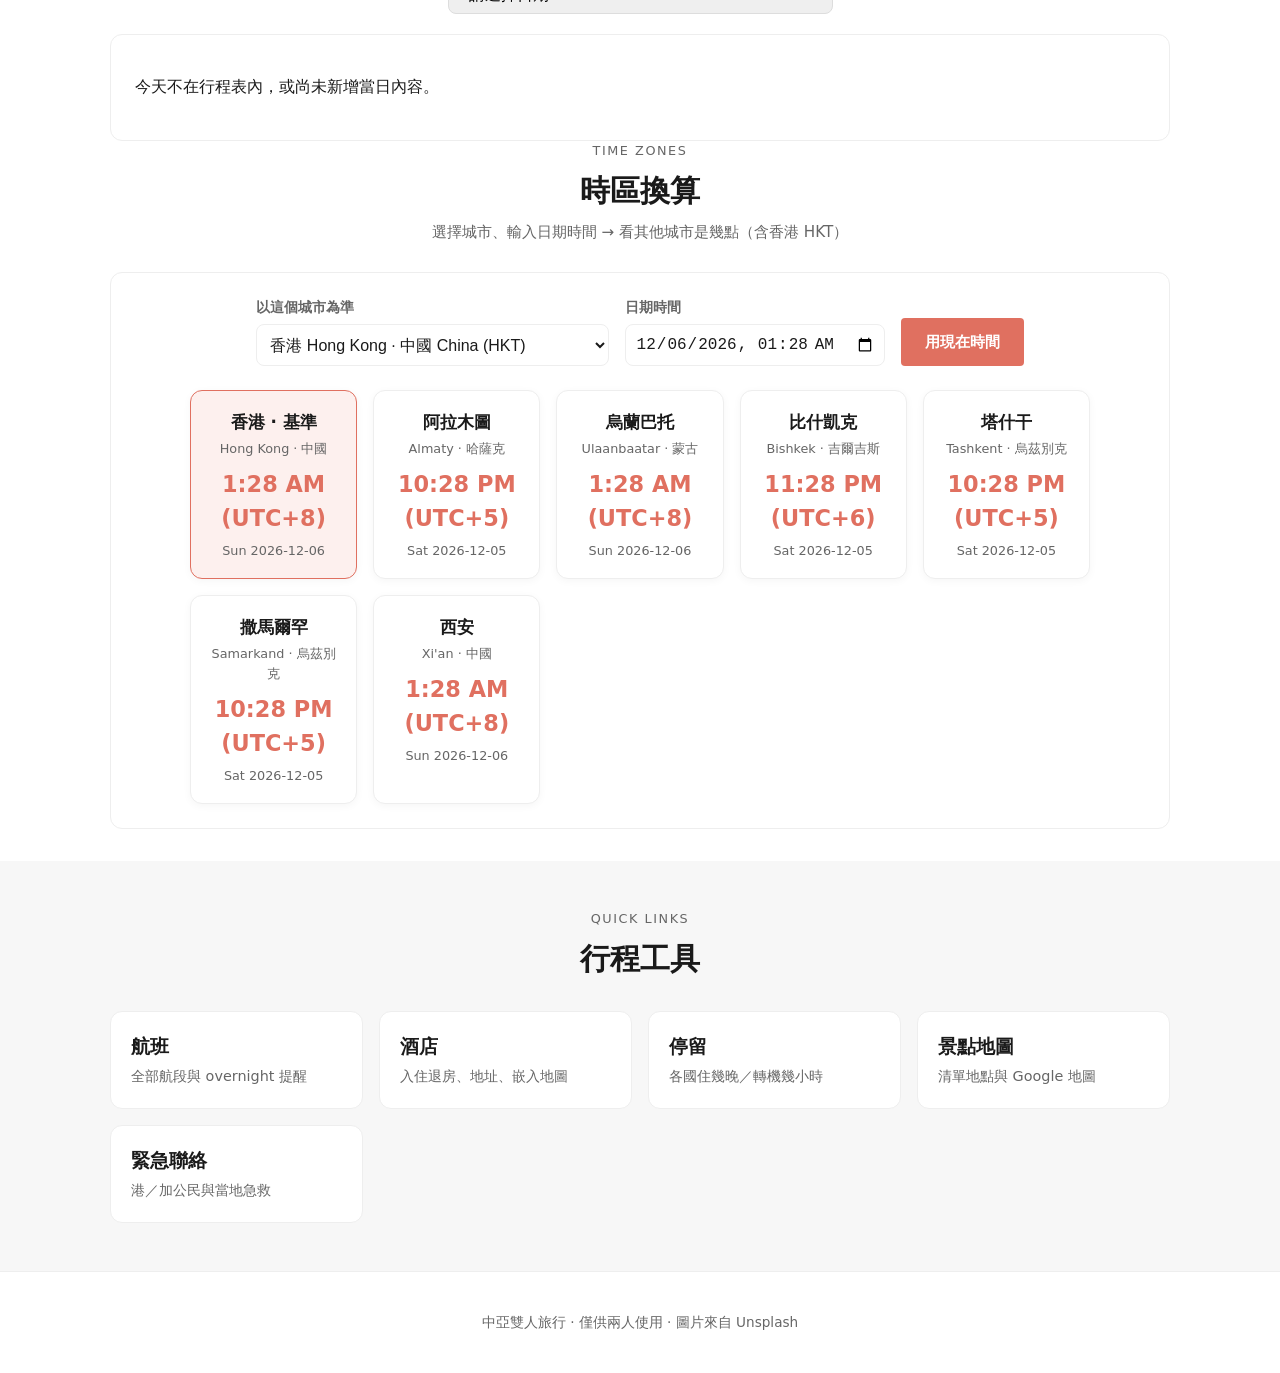
==== commit dd6cca1b: "Update index.html" ====
--- a/index.html
+++ b/index.html
@@ -140,6 +140,64 @@
 
   <footer class="site-footer">中亞雙人旅行 · 僅供兩人使用 · 圖片來自 Unsplash</footer>
   <script src="js/app.js"></script>
+
+<script>
+(function () {
+  // 所有行程日期
+  const DAYS = {
+    "2026-10-29": { title: "出發日 · 飛往阿拉木圖", body: "香港 → 成都 → 阿拉木圖。傍晚入住 Samal apartment（4:00 PM 後）。" },
+    "2026-10-30": { title: "阿拉木圖 Day 2", body: "建議：中央清真寺、潘菲洛夫公園、綠色巴扎。可依體力安排科克托別。" },
+    "2026-10-31": { title: "阿拉木圖 · 峽谷與湖一日遊", body: "GetYourGuide 一日遊：峽谷 + 湖。自備乾糧，行程不包 lunch。<br><a class='act-link' href='https://gyg.me/Q6Q4Uom0' target='_blank' rel='noopener'>打開行程詳情（GetYourGuide）</a>" },
+    "2026-11-01": { title: "飛往烏蘭巴托", body: "上午退房 → MR412 飛 Ulaanbaatar。入住市中心公寓。" },
+    "2026-11-02": { title: "烏蘭巴托", body: "蘇赫巴托爾廣場、國家博物館、市區散步。" },
+    "2026-11-03": { title: "烏蘭巴托 · 沙漠 3 日遊 Day 1", body: "沙漠騎馬與騎駱駝 3 日遊（11/3–11/5）開始。<br><a class='act-link' href='https://gyg.me/ILHcMszq' target='_blank' rel='noopener'>打開行程詳情（GetYourGuide）</a>" },
+    "2026-11-04": { title: "烏蘭巴托 · 沙漠 3 日遊 Day 2", body: "沙漠行程第二天（騎馬／駱駝依團安排）。<br><a class='act-link' href='https://gyg.me/ILHcMszq' target='_blank' rel='noopener'>打開行程詳情（GetYourGuide）</a>" },
+    "2026-11-05": { title: "烏蘭巴托 · 沙漠 3 日遊 Day 3", body: "沙漠 3 日遊最後一天，返回烏蘭巴托。<br><a class='act-link' href='https://gyg.me/ILHcMszq' target='_blank' rel='noopener'>打開行程詳情（GetYourGuide）</a>" },
+    "2026-11-06": { title: "飛往比什凱克", body: "UBN → 北京 → BSZ。下午入住 Frunze 公寓。" },
+    "2026-11-07": { title: "比什凱克 · 伊塞克湖與獵鷹 Day 1", body: "2 日團：Issyk 湖 + 獵鷹（11/7–11/8）第一天。<br><a class='act-link' href='https://gyg.me/t0VudHTz' target='_blank' rel='noopener'>打開行程詳情（GetYourGuide）</a>" },
+    "2026-11-08": { title: "比什凱克 · 伊塞克湖與獵鷹 Day 2", body: "2 日團第二天，返回比什凱克。<br><a class='act-link' href='https://gyg.me/t0VudHTz' target='_blank' rel='noopener'>打開行程詳情（GetYourGuide）</a>" },
+    "2026-11-09": { title: "飛塔什干 · Overnight", body: "比什凱克 → 塔什干。住 Hampton by Hilton。注意隔日重新托運。" },
+    "2026-11-10": { title: "飛撒馬爾罕", body: "上午短程飛 SKD。入住 Zarafshon Parkside。" },
+    "2026-11-11": { title: "撒馬爾罕", body: "列吉斯坦、比比哈努姆。" },
+    "2026-11-12": { title: "撒馬爾罕", body: "古爾·埃米爾、錫亞布巴扎。" },
+    "2026-11-13": { title: "飛西安 · Overnight", body: "撒馬爾罕 → 西安 T5。深夜接機住漢庭。隔日回港。" },
+    "2026-11-14": { title: "回港日", body: "CX947 西安 → 香港（公務艙）。" }
+  };
+
+  const select = document.getElementById("day-select");
+  const content = document.getElementById("today-content");
+
+  // 把所有日期放進下拉選單
+  Object.keys(DAYS).forEach(function (date) {
+    const option = document.createElement("option");
+    option.value = date;
+    option.textContent = date + " · " + DAYS[date].title;
+    select.appendChild(option);
+  });
+
+  // 當選擇日期時顯示內容
+  select.addEventListener("change", function () {
+    const date = select.value;
+    if (!date || !DAYS[date]) {
+      content.innerHTML = "<p>請先選擇日期</p>";
+      return;
+    }
+    const info = DAYS[date];
+    content.innerHTML =
+      "<p class='meta'>" + date + "</p>" +
+      "<h3 style='margin:0.2rem 0'>" + info.title + "</h3>" +
+      "<p>" + info.body + "</p>";
+  });
+
+  // 預設選今天（如果行程期間內）
+  const today = new Date().toISOString().slice(0, 10);
+  if (DAYS[today]) {
+    select.value = today;
+    select.dispatchEvent(new Event("change"));
+  }
+})();
+</script>
+  
  <script>
 (function () {
   var places = [
